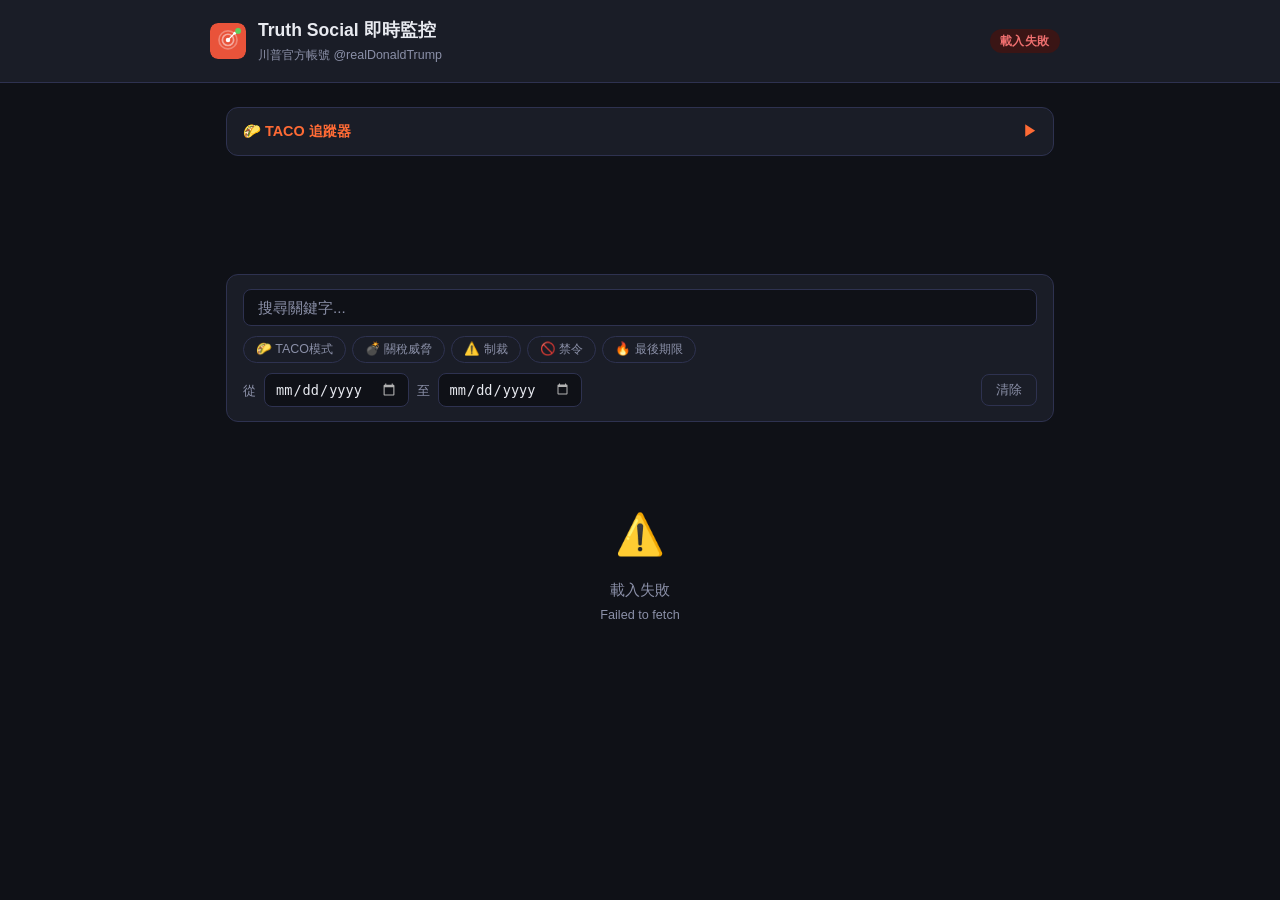
==== index.html @ 280e798c "feat: add Google AdSense (ca-pub-8498828662253410) - Add AdSense script to <head> - Add responsive d" ====
<!DOCTYPE html>
<html lang="zh-TW">
<head>
  <meta charset="UTF-8" />
  <meta name="viewport" content="width=device-width, initial-scale=1.0" />

  <!-- ── Primary SEO ── -->
  <title>川普最新發文即時翻譯｜關稅威脅追蹤 Truth Social 繁體中文</title>
  <meta name="description" content="免費追蹤川普 @realDonaldTrump 在 Truth Social 的最新發文，自動翻譯成繁體中文。獨家 TACO 追蹤器：自動偵測關稅、制裁、禁令等威脅措辭，記錄川普是否真的執行或食言退縮。" />
  <meta name="keywords" content="川普, 川普最新消息, 川普發文, 川普繁體中文, 川普Truth Social, 川普即時翻譯, 特朗普, 川普官方帳號, 川普今天說了什麼, 川普推文, 美國總統川普, Trump, realDonaldTrump, トランプ, 川普食言, 川普關稅威脅, 川普退縮, 川普說話算數, 川普制裁中國, 川普關稅, 川普貿易戰, TACO Trump, 川普最新關稅消息" />
  <meta name="robots" content="index, follow" />
  <meta name="author" content="trump-monitor" />
  <meta name="language" content="zh-TW" />
  <meta name="geo.region" content="TW" />
  <meta name="geo.placename" content="Taiwan" />
  <link rel="canonical" href="https://trump-monitor.pages.dev/" />

  <!-- ── hreflang（雙語） ── -->
  <link rel="alternate" hreflang="zh-TW" href="https://trump-monitor.pages.dev/" />
  <link rel="alternate" hreflang="ja"    href="https://trump-monitor.pages.dev/" />
  <link rel="alternate" hreflang="x-default" href="https://trump-monitor.pages.dev/" />

  <!-- ── Open Graph ── -->
  <meta property="og:type"        content="website" />
  <meta property="og:url"         content="https://trump-monitor.pages.dev/" />
  <meta property="og:title"       content="川普最新發文即時翻譯｜關稅威脅追蹤 Truth Social 繁體中文" />
  <meta property="og:description" content="免費追蹤川普在 Truth Social 的最新發文，自動翻譯成繁體中文。獨家 TACO 追蹤器自動偵測關稅、制裁等威脅，記錄是否食言退縮。" />
  <meta property="og:image"       content="https://trump-monitor.pages.dev/og-image.svg" />
  <meta property="og:image:width"  content="1200" />
  <meta property="og:image:height" content="630" />
  <meta property="og:locale"      content="zh_TW" />
  <meta property="og:locale:alternate" content="ja_JP" />

  <!-- ── Twitter Card ── -->
  <meta name="twitter:card"        content="summary_large_image" />
  <meta name="twitter:title"       content="川普最新發文即時翻譯｜關稅威脅追蹤 Truth Social 繁體中文" />
  <meta name="twitter:description" content="免費追蹤川普在 Truth Social 的最新發文，自動翻譯成繁體中文。獨家 TACO 追蹤器自動偵測關稅、制裁等威脅，記錄是否食言退縮。" />
  <meta name="twitter:image"       content="https://trump-monitor.pages.dev/og-image.svg" />

  <!-- ── Favicon ── -->
  <link rel="icon"           type="image/svg+xml" href="favicon.svg" />
  <link rel="apple-touch-icon"                    href="favicon.svg" />
  <meta name="theme-color" content="#e9533a" />

  <!-- ── Preconnect（加速首次 API 連線） ── -->
  <link rel="preconnect" href="https://rollcall.com" />
  <link rel="preconnect" href="https://api.mymemory.translated.net" />
  <link rel="preconnect" href="https://translate.googleapis.com" />

  <!-- ── Structured Data ── -->
  <script type="application/ld+json">
  {
    "@context": "https://schema.org",
    "@type": "WebSite",
    "name": "川普最新發文即時翻譯",
    "alternateName": ["川普 Truth Social 監控", "Trump Truth Social Monitor", "川普關稅威脅追蹤", "TACO Trump Tracker"],
    "url": "https://trump-monitor.pages.dev/",
    "description": "即時追蹤川普在 Truth Social 上的最新發文，自動翻譯成繁體中文與日文。內建 TACO 追蹤器，自動偵測關稅、制裁等威脅措辭並記錄是否食言退縮",
    "inLanguage": ["zh-TW", "ja"],
    "audience": {
      "@type": "Audience",
      "audienceType": "繁體中文使用者",
      "geographicArea": {
        "@type": "AdministrativeArea",
        "name": "台灣、香港、海外華人"
      }
    },
    "about": {
      "@type": "Person",
      "name": "Donald Trump",
      "alternateName": ["川普", "特朗普", "唐納·川普", "トランプ"],
      "sameAs": "https://truthsocial.com/@realDonaldTrump"
    },
    "potentialAction": {
      "@type": "SearchAction",
      "target": "https://trump-monitor.pages.dev/?q={search_term_string}",
      "query-input": "required name=search_term_string"
    }
  }
  </script>

  <!-- ── Google AdSense ── -->
  <script async src="https://pagead2.googlesyndication.com/pagead/js/adsbygoogle.js?client=ca-pub-8498828662253410"
       crossorigin="anonymous"></script>

  <!-- ── Google Analytics ── -->
  <script async src="https://www.googletagmanager.com/gtag/js?id=G-9HZBXG0ZLS"></script>
  <script>
    window.dataLayer = window.dataLayer || [];
    function gtag(){dataLayer.push(arguments);}
    gtag('js', new Date());
    gtag('config', 'G-9HZBXG0ZLS');
  </script>

  <link rel="stylesheet" href="style.css" />
</head>
<body>

  <!-- ── Header ── -->
  <header>
    <div class="header-inner">
      <div class="logo">
        <img src="favicon.svg" alt="Logo" class="logo-img" width="36" height="36" />
        <div>
          <h1 id="site-title">Truth Social 即時監控</h1>
          <p id="site-subtitle">川普官方帳號 @realDonaldTrump</p>
        </div>
      </div>
      <div class="header-meta">
        <span id="status-badge" class="badge badge-loading">載入中</span>
        <span id="last-updated" class="last-updated"></span>
      </div>
    </div>
  </header>

  <!-- ── Main ── -->
  <main>
    <div id="retreat-banner" class="retreat-banner" style="display:none">
      <span>⚠️ 偵測到 <strong id="retreat-banner-count">0</strong> 篇新貼文含疑似食言訊號，建議查看 TACO 候選清單</span>
      <button class="retreat-banner-close" onclick="document.getElementById('retreat-banner').style.display='none'">✕</button>
    </div>

    <div id="taco-scoreboard" class="taco-scoreboard">
      <div class="taco-scoreboard-header" id="taco-sb-toggle">
        <span>🌮 TACO 追蹤器</span>
        <span id="taco-sb-arrow">▶</span>
      </div>
      <div class="taco-scoreboard-body" id="taco-sb-body" style="display:none">
        <div class="taco-stats">
          <div class="taco-stat">
            <span class="taco-stat-num" id="sb-candidates">0</span>
            <span class="taco-stat-label">候選威脅</span>
          </div>
          <div class="taco-stat">
            <span class="taco-stat-num" id="sb-confirmed">0</span>
            <span class="taco-stat-label">確認食言</span>
          </div>
          <div class="taco-stat">
            <span class="taco-stat-num" id="sb-rate">-</span>
            <span class="taco-stat-label">TACO 率</span>
          </div>
        </div>
        <div class="taco-list-btns">
          <button class="btn-secondary" id="sb-show-candidates">查看候選清單</button>
          <button class="btn-secondary" id="sb-show-confirmed">查看確認清單</button>
        </div>
        <div id="taco-list-panel" class="taco-list-panel" style="display:none"></div>
      </div>
    </div>

    <!-- ── Ad: 搜尋列上方 ── -->
    <ins class="adsbygoogle ad-unit"
         style="display:block"
         data-ad-client="ca-pub-8498828662253410"
         data-ad-format="auto"
         data-full-width-responsive="true"></ins>
    <script>(adsbygoogle = window.adsbygoogle || []).push({});</script>

    <div class="search-bar">
      <input type="text" id="search-input" placeholder="搜尋關鍵字..." autocomplete="off" />
      <div class="shortcut-row">
        <button class="shortcut-btn" data-query="tariff OR sanction OR ban OR deadline OR warning">🌮 TACO模式</button>
        <button class="shortcut-btn" data-query="tariff">💣 關稅威脅</button>
        <button class="shortcut-btn" data-query="sanction">⚠️ 制裁</button>
        <button class="shortcut-btn" data-query="ban">🚫 禁令</button>
        <button class="shortcut-btn" data-query="deadline">🔥 最後期限</button>
      </div>
      <div class="date-row">
        <label id="label-from">從</label>
        <input type="date" id="date-from" />
        <label id="label-to">至</label>
        <input type="date" id="date-to" />
        <button id="clear-btn">清除</button>
      </div>
    </div>

    <div id="posts-container"></div>

    <div class="pagination" id="pagination" style="display:none">
      <button id="prev-btn" disabled>← 上一頁</button>
      <span id="page-info"></span>
      <button id="next-btn">下一頁 →</button>
    </div>
    <!-- ── Ad: 分頁下方 ── -->
    <ins class="adsbygoogle ad-unit"
         style="display:block"
         data-ad-client="ca-pub-8498828662253410"
         data-ad-format="auto"
         data-full-width-responsive="true"></ins>
    <script>(adsbygoogle = window.adsbygoogle || []).push({});</script>

  </main>

  <script src="app.js"></script>
</body>
</html>
---- style.css ----
*, *::before, *::after { box-sizing: border-box; margin: 0; padding: 0; }

:root {
  --bg: #0f1117;
  --surface: #1a1d27;
  --surface2: #22263a;
  --accent: #e9533a;
  --accent2: #f07a55;
  --text: #e8eaf0;
  --text-muted: #8b90a8;
  --border: #2e3250;
  --new: #2a4a2a;
  --radius: 12px;
  --font: -apple-system, BlinkMacSystemFont, 'Segoe UI', sans-serif;
}


body {
  background: var(--bg);
  color: var(--text);
  font-family: var(--font);
  min-height: 100vh;
  line-height: 1.6;
}

/* ── Header ── */
header {
  background: var(--surface);
  border-bottom: 1px solid var(--border);
  padding: 16px 24px;
  position: sticky;
  top: 0;
  z-index: 100;
}

.header-inner {
  max-width: 860px;
  margin: 0 auto;
  display: flex;
  align-items: center;
  justify-content: space-between;
  gap: 16px;
  flex-wrap: wrap;
}

.logo { display: flex; align-items: center; gap: 12px; }
.logo-icon { font-size: 28px; }
.logo-img { border-radius: 8px; flex-shrink: 0; }
h1 { font-size: 1.1rem; font-weight: 700; color: var(--text); }
#site-subtitle { font-size: 0.78rem; color: var(--text-muted); margin-top: 2px; }

.header-meta { display: flex; align-items: center; gap: 10px; flex-wrap: wrap; }

.badge {
  font-size: 0.72rem;
  font-weight: 600;
  padding: 3px 10px;
  border-radius: 99px;
  text-transform: uppercase;
  letter-spacing: 0.05em;
}
.badge-idle    { background: #2a2e45; color: var(--text-muted); }
.badge-live    { background: #1a3a1a; color: #5ecf5e; }
.badge-loading { background: #3a2a10; color: #f0a830; }
.badge-error   { background: #3a1515; color: #f07070; }

.last-updated { font-size: 0.75rem; color: var(--text-muted); }

/* ── Main ── */
main {
  max-width: 860px;
  margin: 24px auto;
  padding: 0 16px 60px;
}

/* ── Search ── */
.search-bar {
  background: var(--surface);
  border: 1px solid var(--border);
  border-radius: var(--radius);
  padding: 14px 16px;
  margin-bottom: 20px;
  display: flex;
  flex-direction: column;
  gap: 10px;
}

#search-input {
  background: var(--bg);
  border: 1px solid var(--border);
  color: var(--text);
  border-radius: 8px;
  padding: 9px 14px;
  font-size: 0.95rem;
  width: 100%;
  outline: none;
  transition: border-color 0.2s;
}
#search-input:focus { border-color: var(--accent); }
#search-input::placeholder { color: var(--text-muted); }

.date-row {
  display: flex;
  align-items: center;
  gap: 8px;
  flex-wrap: wrap;
}
.date-row label { font-size: 0.82rem; color: var(--text-muted); white-space: nowrap; }

input[type="date"] {
  background: var(--bg);
  border: 1px solid var(--border);
  color: var(--text);
  border-radius: 8px;
  padding: 7px 10px;
  font-size: 0.85rem;
  outline: none;
  cursor: pointer;
}
input[type="date"]:focus { border-color: var(--accent); }
input[type="date"]::-webkit-calendar-picker-indicator { filter: invert(0.7); cursor: pointer; }

#clear-btn {
  margin-left: auto;
  background: transparent;
  border: 1px solid var(--border);
  color: var(--text-muted);
  border-radius: 8px;
  padding: 6px 14px;
  font-size: 0.82rem;
  cursor: pointer;
  transition: all 0.2s;
}
#clear-btn:hover { border-color: var(--accent); color: var(--accent); }

/* ── Retreat Banner ── */
.retreat-banner {
  display: flex;
  align-items: center;
  justify-content: space-between;
  background: #3a2a10;
  border: 1px solid #ff6b35;
  border-radius: var(--radius);
  padding: 10px 16px;
  margin-bottom: 14px;
  font-size: 0.85rem;
  color: #ffa500;
  gap: 12px;
  animation: fadeIn 0.3s ease;
}
.retreat-banner strong { color: #ff6b35; }
.retreat-banner-close {
  background: transparent;
  border: none;
  color: #ffa500;
  cursor: pointer;
  font-size: 1rem;
  line-height: 1;
  flex-shrink: 0;
  padding: 2px 6px;
  border-radius: 4px;
  transition: color 0.2s;
}
.retreat-banner-close:hover { color: #ff6b35; }

/* ── TACO Scoreboard ── */
.taco-scoreboard {
  background: var(--surface);
  border: 1px solid var(--border);
  border-radius: var(--radius);
  margin-bottom: 14px;
  overflow: hidden;
}

.taco-scoreboard-header {
  display: flex;
  align-items: center;
  justify-content: space-between;
  padding: 12px 16px;
  cursor: pointer;
  font-size: 0.9rem;
  font-weight: 600;
  color: #ff6b35;
  user-select: none;
  transition: background 0.2s;
}
.taco-scoreboard-header:hover { background: var(--surface2); }

.taco-scoreboard-body {
  padding: 14px 16px 16px;
  border-top: 1px solid var(--border);
}

.taco-stats {
  display: flex;
  gap: 16px;
  margin-bottom: 14px;
  flex-wrap: wrap;
}

.taco-stat {
  display: flex;
  flex-direction: column;
  align-items: center;
  background: var(--surface2);
  border-radius: 10px;
  padding: 10px 18px;
  min-width: 80px;
  flex: 1;
}

.taco-stat-num {
  font-size: 1.5rem;
  font-weight: 700;
  color: #ff6b35;
  line-height: 1.2;
}

.taco-stat-label {
  font-size: 0.72rem;
  color: var(--text-muted);
  margin-top: 2px;
  white-space: nowrap;
}

.taco-list-btns {
  display: flex;
  gap: 8px;
  flex-wrap: wrap;
}

.taco-list-panel {
  margin-top: 12px;
  border-top: 1px solid var(--border);
  padding-top: 12px;
  display: flex;
  flex-direction: column;
  gap: 8px;
}

.taco-list-item {
  display: flex;
  flex-direction: column;
  gap: 2px;
  padding: 8px 10px;
  background: var(--surface2);
  border-radius: 8px;
}

.taco-list-text {
  font-size: 0.82rem;
  color: var(--text);
  line-height: 1.4;
}

.taco-list-date {
  font-size: 0.72rem;
  color: var(--text-muted);
}

.taco-list-empty {
  font-size: 0.82rem;
  color: var(--text-muted);
  text-align: center;
  padding: 12px;
}

/* ── Search Shortcuts ── */
.shortcut-row {
  display: flex;
  flex-wrap: wrap;
  gap: 6px;
}

.shortcut-btn {
  background: transparent;
  border: 1px solid var(--border);
  color: var(--text-muted);
  border-radius: 99px;
  padding: 4px 12px;
  font-size: 0.78rem;
  cursor: pointer;
  transition: all 0.2s;
  white-space: nowrap;
}
.shortcut-btn:hover { border-color: #ff6b35; color: #ff6b35; }
.shortcut-btn.active { background: #3a1e0a; border-color: #ff6b35; color: #ff6b35; }

/* ── Posts ── */
#posts-container { display: flex; flex-direction: column; gap: 14px; }

.post-card {
  background: var(--surface);
  border: 1px solid var(--border);
  border-radius: var(--radius);
  padding: 18px 20px;
  transition: border-color 0.2s;
}
.post-card:hover { border-color: #3e4470; }
.post-card.new-post {
  background: var(--new);
  border-color: #3a6a3a;
  animation: fadeIn 0.4s ease;
}

@keyframes fadeIn {
  from { opacity: 0; transform: translateY(-6px); }
  to   { opacity: 1; transform: translateY(0); }
}

.post-meta {
  display: flex;
  align-items: center;
  justify-content: space-between;
  margin-bottom: 10px;
  gap: 8px;
  flex-wrap: wrap;
}

.post-time {
  font-size: 0.78rem;
  color: var(--text-muted);
}

.post-link {
  font-size: 0.75rem;
  color: var(--accent2);
  text-decoration: none;
}
.post-link:hover { text-decoration: underline; }

.post-translated {
  font-size: 0.97rem;
  line-height: 1.7;
  color: var(--text);
  margin-bottom: 10px;
}

.post-translated a { color: var(--accent2); }

.post-original {
  font-size: 0.80rem;
  color: var(--text-muted);
  border-top: 1px solid var(--border);
  padding-top: 8px;
  margin-top: 4px;
}
.post-original summary {
  cursor: pointer;
  user-select: none;
  list-style: none;
  display: flex;
  align-items: center;
  gap: 4px;
}
.post-original summary::before { content: '▶'; font-size: 0.65rem; transition: transform 0.2s; }
.post-original[open] summary::before { transform: rotate(90deg); }
.post-original p { margin-top: 8px; line-height: 1.6; }

/* ── Empty / Loading states ── */
.state-msg {
  text-align: center;
  color: var(--text-muted);
  padding: 60px 20px;
  font-size: 0.95rem;
}
.state-msg .icon { font-size: 2.5rem; margin-bottom: 12px; display: block; }

.skeleton {
  background: var(--surface);
  border: 1px solid var(--border);
  border-radius: var(--radius);
  padding: 18px 20px;
}
.skel-line {
  background: var(--surface2);
  border-radius: 4px;
  height: 14px;
  margin-bottom: 10px;
  animation: shimmer 1.4s infinite;
}
.skel-line.short { width: 35%; }
.skel-line.medium { width: 70%; }
.skel-line.long { width: 95%; }

@keyframes shimmer {
  0%, 100% { opacity: 0.5; }
  50% { opacity: 1; }
}

/* ── Pagination ── */
.pagination {
  display: flex;
  align-items: center;
  justify-content: center;
  gap: 16px;
  margin-top: 28px;
}
.pagination button {
  background: var(--surface);
  border: 1px solid var(--border);
  color: var(--text);
  border-radius: 8px;
  padding: 8px 18px;
  font-size: 0.88rem;
  cursor: pointer;
  transition: all 0.2s;
}
.pagination button:hover:not(:disabled) { border-color: var(--accent); color: var(--accent); }
.pagination button:disabled { opacity: 0.35; cursor: default; }
#page-info { font-size: 0.85rem; color: var(--text-muted); }

/* ── TACO indicators ── */
.taco-indicator {
  font-size: 1rem;
  cursor: default;
  transition: transform 0.2s;
}
.taco-indicator:hover { transform: scale(1.3); }

.taco-actions {
  display: flex;
  gap: 8px;
  margin-top: 10px;
  padding-top: 10px;
  border-top: 1px solid var(--border);
  flex-wrap: wrap;
  align-items: center;
}

.taco-btn {
  background: transparent;
  border: 1px solid var(--border);
  color: var(--text-muted);
  border-radius: 8px;
  padding: 4px 12px;
  font-size: 0.78rem;
  cursor: pointer;
  transition: all 0.2s;
}
.taco-btn:hover { border-color: #ff6b35; color: #ff6b35; }
.taco-btn.active { background: #3a1e0a; border-color: #ff6b35; color: #ff6b35; }
.taco-btn.confirm:hover { border-color: #5ecf5e; color: #5ecf5e; }
.taco-btn.auto { background: #2a1e08; border-color: #a0520a; color: #ffa500; }
.taco-btn.auto:hover { border-color: #ff6b35; color: #ff6b35; }

.taco-status.confirmed {
  font-size: 0.78rem;
  color: #5ecf5e;
}

/* ── Token button ── */
.btn-token {
  background: transparent;
  border: 1px solid var(--border);
  border-radius: 8px;
  padding: 6px 10px;
  font-size: 1rem;
  cursor: pointer;
  transition: border-color 0.2s;
  line-height: 1;
}
.btn-token:hover { border-color: var(--accent); }

/* ── Badge extra states ── */
.badge-no-token { background: #3a2a10; color: #f0a830; }

/* ── Modal ── */
.modal-overlay {
  position: fixed; inset: 0;
  background: rgba(0,0,0,.65);
  backdrop-filter: blur(4px);
  display: flex;
  align-items: center;
  justify-content: center;
  z-index: 999;
  padding: 16px;
}

.modal {
  background: var(--surface);
  border: 1px solid var(--border);
  border-radius: 16px;
  padding: 28px 28px 22px;
  max-width: 560px;
  width: 100%;
  display: flex;
  flex-direction: column;
  gap: 14px;
}

.modal h2 { font-size: 1.1rem; font-weight: 700; }

.modal-desc { font-size: 0.88rem; color: var(--text-muted); line-height: 1.6; }

.modal-steps {
  padding-left: 20px;
  display: flex;
  flex-direction: column;
  gap: 8px;
}
.modal-steps li {
  font-size: 0.85rem;
  color: var(--text-muted);
  line-height: 1.6;
}
.modal-steps a { color: var(--accent2); }
.modal-steps code {
  background: var(--surface2);
  border-radius: 4px;
  padding: 1px 5px;
  font-size: 0.82rem;
  color: #e0c870;
}
.modal-steps strong { color: var(--text); }

.modal textarea {
  background: var(--bg);
  border: 1px solid var(--border);
  color: var(--text);
  border-radius: 8px;
  padding: 10px 12px;
  font-size: 0.85rem;
  font-family: 'Menlo', 'Monaco', monospace;
  resize: vertical;
  outline: none;
  transition: border-color 0.2s;
}
.modal textarea:focus { border-color: var(--accent); }
.modal textarea::placeholder { color: var(--text-muted); }

.modal-footer {
  display: flex;
  justify-content: flex-end;
  gap: 10px;
  margin-top: 4px;
}

.btn-primary {
  background: var(--accent);
  color: #fff;
  border: none;
  border-radius: 8px;
  padding: 9px 20px;
  font-size: 0.9rem;
  font-weight: 600;
  cursor: pointer;
  transition: opacity 0.2s;
}
.btn-primary:hover { opacity: 0.88; }
.btn-primary:disabled { opacity: 0.4; cursor: default; }

.btn-secondary {
  background: transparent;
  border: 1px solid var(--border);
  color: var(--text-muted);
  border-radius: 8px;
  padding: 9px 18px;
  font-size: 0.9rem;
  cursor: pointer;
  transition: all 0.2s;
}
.btn-secondary:hover { border-color: var(--text-muted); color: var(--text); }

/* ── Toast ── */
.toast {
  position: fixed;
  bottom: 28px;
  left: 50%;
  transform: translateX(-50%) translateY(20px);
  background: var(--surface2);
  border: 1px solid var(--border);
  color: var(--text);
  padding: 12px 22px;
  border-radius: 99px;
  font-size: 0.88rem;
  opacity: 0;
  transition: opacity 0.25s, transform 0.25s;
  z-index: 1000;
  white-space: nowrap;
  pointer-events: none;
}
.toast.show { opacity: 1; transform: translateX(-50%) translateY(0); }
.toast-success { border-color: #3a6a3a; color: #7de07d; }
.toast-error   { border-color: #6a2a2a; color: #f07070; }

/* ── AdSense ── */
.ad-unit {
  display: block;
  margin-bottom: 14px;
  min-height: 90px;
  background: transparent;
}

/* ── Responsive ── */
@media (max-width: 540px) {
  header { padding: 12px 14px; }
  main { padding: 0 10px 50px; }
  .post-card { padding: 14px 14px; }
  h1 { font-size: 1rem; }
  .taco-stat { padding: 8px 10px; min-width: 60px; }
  .taco-stat-num { font-size: 1.2rem; }
  .taco-list-btns { flex-direction: column; }
  .taco-list-btns .btn-secondary { width: 100%; }
}
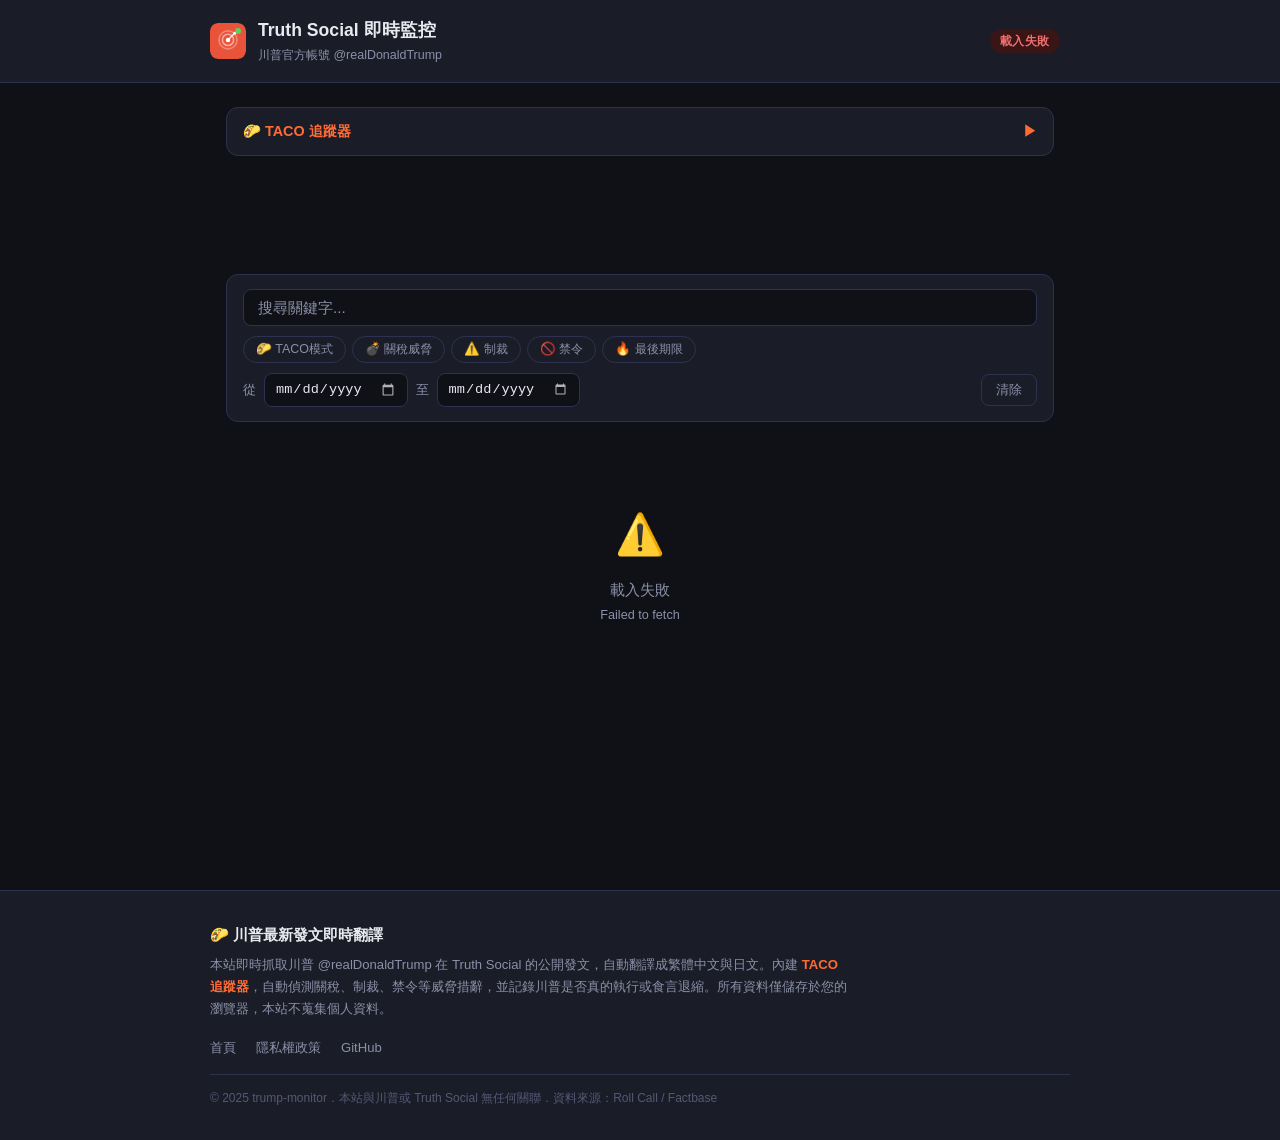
==== commit 82dadffc: "feat: add footer, privacy policy page for AdSense compliance - New privacy.html: covers localStorage" ====
--- a/index.html
+++ b/index.html
@@ -191,6 +191,21 @@
 
   </main>
 
+  <footer class="site-footer">
+    <div class="footer-inner">
+      <div class="footer-about">
+        <p class="footer-title">🌮 川普最新發文即時翻譯</p>
+        <p class="footer-desc">本站即時抓取川普 @realDonaldTrump 在 Truth Social 的公開發文，自動翻譯成繁體中文與日文。內建 <strong>TACO 追蹤器</strong>，自動偵測關稅、制裁、禁令等威脅措辭，並記錄川普是否真的執行或食言退縮。所有資料僅儲存於您的瀏覽器，本站不蒐集個人資料。</p>
+      </div>
+      <div class="footer-links">
+        <a href="/">首頁</a>
+        <a href="/privacy.html">隱私權政策</a>
+        <a href="https://github.com/howardKHhu/trump-monitor" target="_blank" rel="noopener">GitHub</a>
+      </div>
+      <p class="footer-copy">© 2025 trump-monitor．本站與川普或 Truth Social 無任何關聯．資料來源：<a href="https://rollcall.com" target="_blank" rel="noopener">Roll Call / Factbase</a></p>
+    </div>
+  </footer>
+
   <script src="app.js"></script>
 </body>
 </html>
--- a/style.css
+++ b/style.css
@@ -592,6 +592,73 @@
   background: transparent;
 }
 
+/* ── Footer ── */
+.site-footer {
+  background: var(--surface);
+  border-top: 1px solid var(--border);
+  margin-top: 40px;
+  padding: 32px 24px;
+}
+
+.footer-inner {
+  max-width: 860px;
+  margin: 0 auto;
+  display: flex;
+  flex-direction: column;
+  gap: 16px;
+}
+
+.footer-title {
+  font-size: 0.95rem;
+  font-weight: 700;
+  color: var(--text);
+  margin-bottom: 6px;
+}
+
+.footer-desc {
+  font-size: 0.82rem;
+  color: var(--text-muted);
+  line-height: 1.7;
+  max-width: 640px;
+}
+
+.footer-desc strong {
+  color: #ff6b35;
+}
+
+.footer-links {
+  display: flex;
+  gap: 20px;
+  flex-wrap: wrap;
+}
+
+.footer-links a {
+  font-size: 0.82rem;
+  color: var(--text-muted);
+  text-decoration: none;
+  transition: color 0.2s;
+}
+
+.footer-links a:hover {
+  color: var(--accent2);
+}
+
+.footer-copy {
+  font-size: 0.75rem;
+  color: #555875;
+  border-top: 1px solid var(--border);
+  padding-top: 14px;
+}
+
+.footer-copy a {
+  color: #555875;
+  text-decoration: none;
+}
+
+.footer-copy a:hover {
+  color: var(--text-muted);
+}
+
 /* ── Responsive ── */
 @media (max-width: 540px) {
   header { padding: 12px 14px; }
@@ -602,4 +669,6 @@
   .taco-stat-num { font-size: 1.2rem; }
   .taco-list-btns { flex-direction: column; }
   .taco-list-btns .btn-secondary { width: 100%; }
-}
+  .site-footer { padding: 24px 14px; }
+  .footer-links { gap: 14px; }
+}
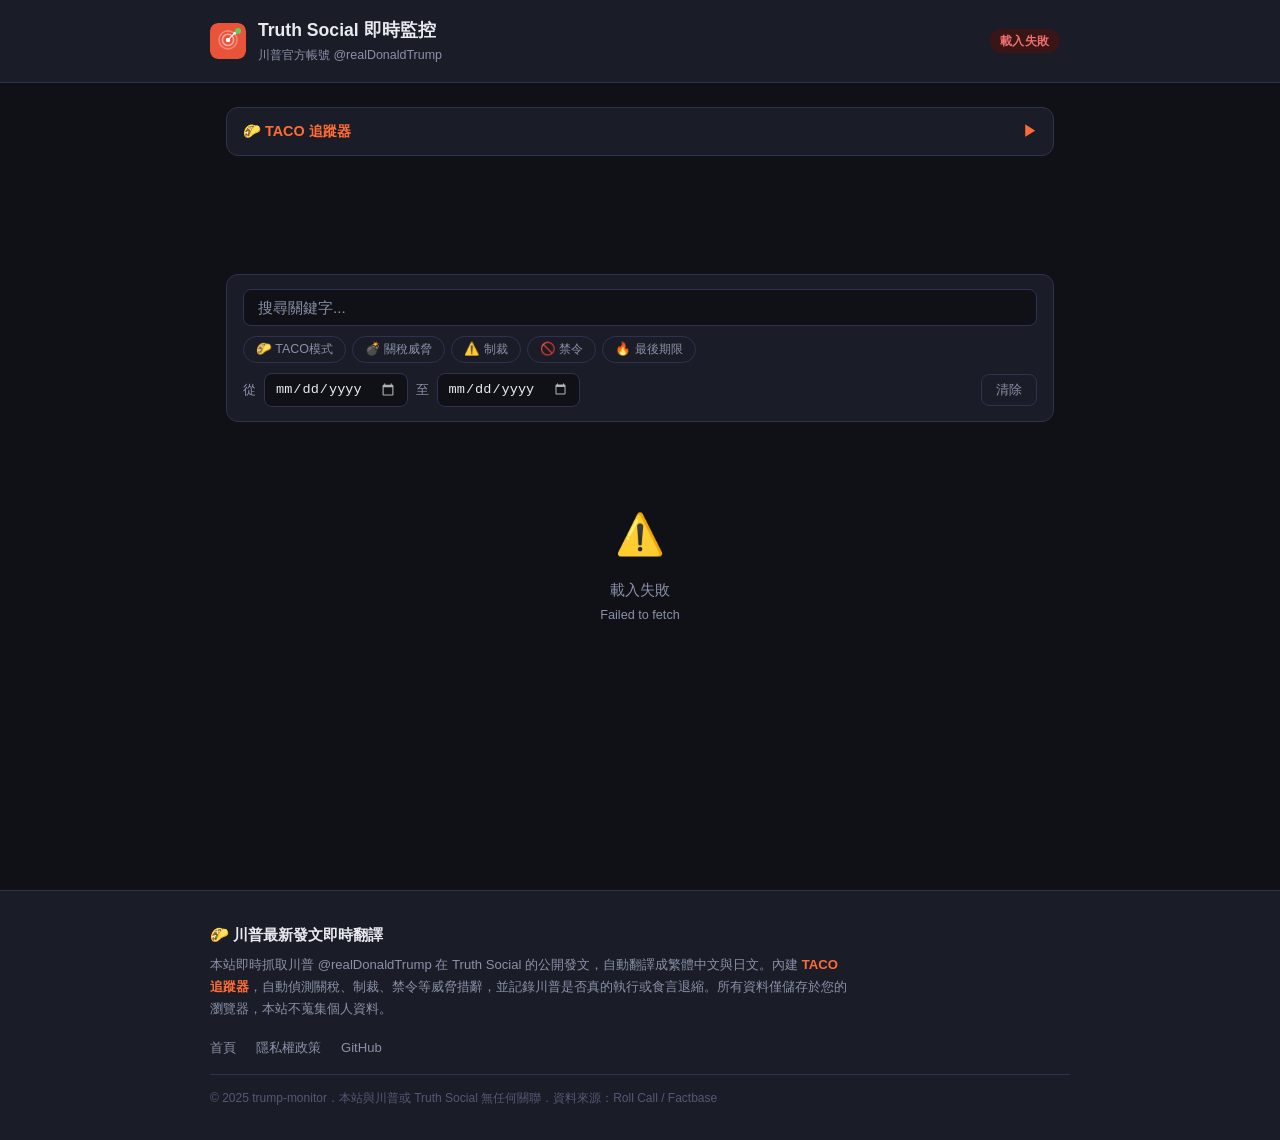
==== commit 66bab17c: "Redirect GitHub Pages to Cloudflare" ====
--- a/index.html
+++ b/index.html
@@ -2,6 +2,16 @@
 <html lang="zh-TW">
 <head>
   <meta charset="UTF-8" />
+  <script>
+    (() => {
+      const githubHost = 'howardkhhu.github.io';
+      const cloudflareUrl = 'https://trump-monitor.pages.dev';
+      if (location.hostname.toLowerCase() !== githubHost) return;
+
+      const path = location.pathname.replace(/^\/trump-monitor\/?/, '/');
+      location.replace(`${cloudflareUrl}${path}${location.search}${location.hash}`);
+    })();
+  </script>
   <meta name="viewport" content="width=device-width, initial-scale=1.0" />
 
   <!-- ── Primary SEO ── -->
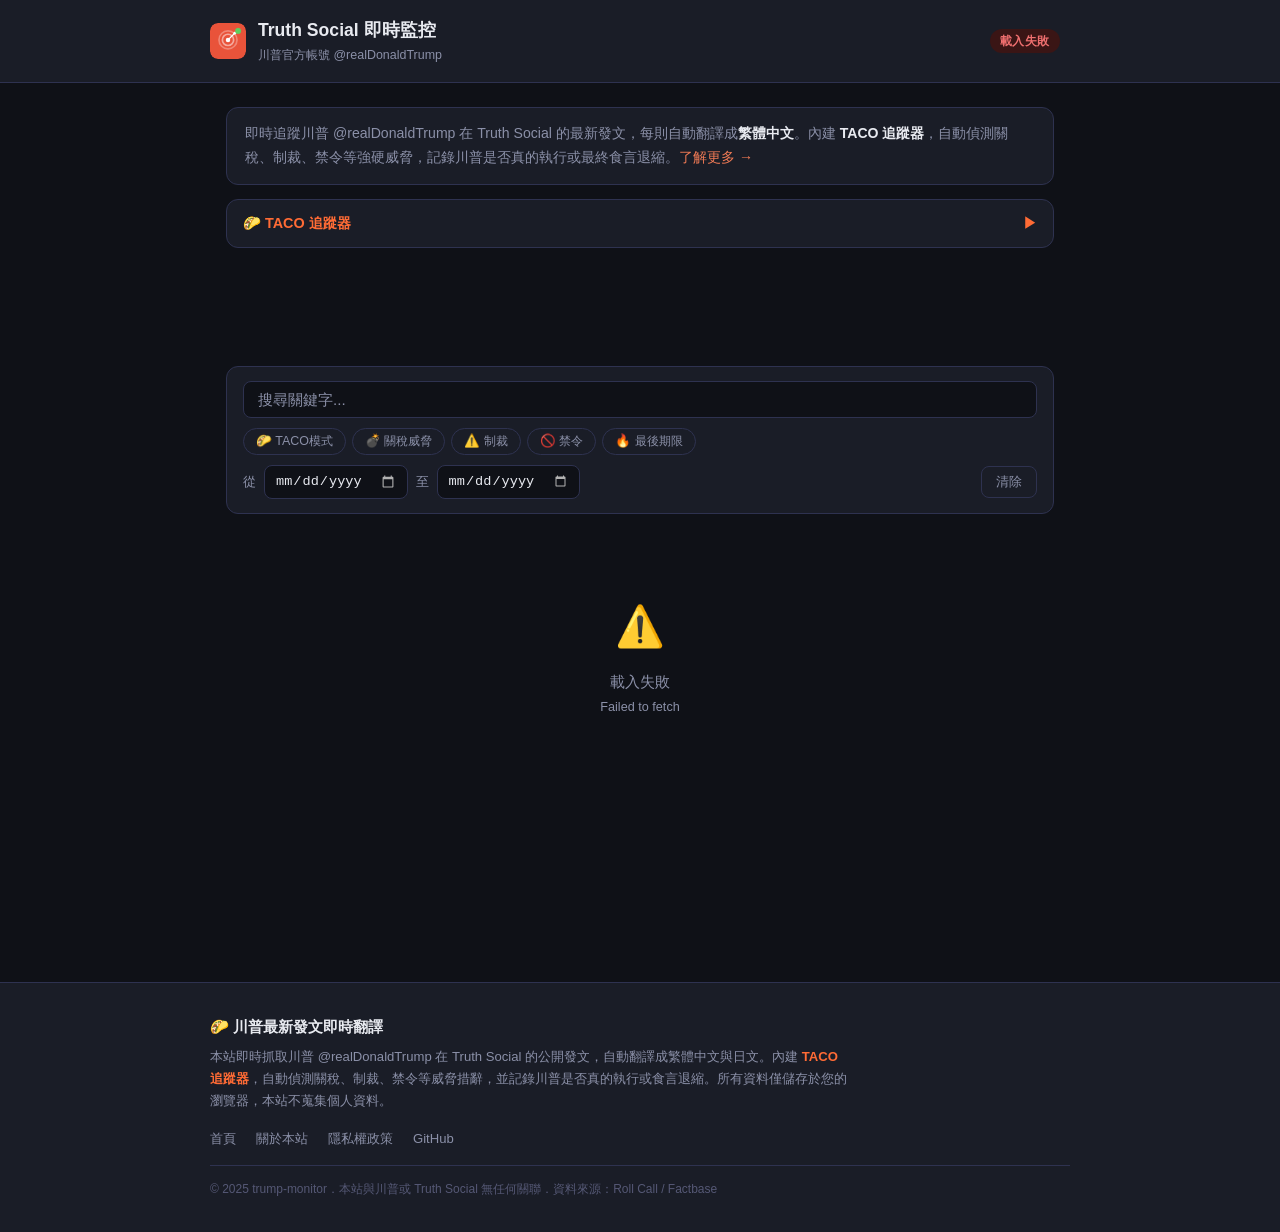
==== commit e4e4360d: "content: add about page and homepage intro for AdSense re-review - New about.html (1200+ words origi" ====
--- a/index.html
+++ b/index.html
@@ -2,16 +2,6 @@
 <html lang="zh-TW">
 <head>
   <meta charset="UTF-8" />
-  <script>
-    (() => {
-      const githubHost = 'howardkhhu.github.io';
-      const cloudflareUrl = 'https://trump-monitor.pages.dev';
-      if (location.hostname.toLowerCase() !== githubHost) return;
-
-      const path = location.pathname.replace(/^\/trump-monitor\/?/, '/');
-      location.replace(`${cloudflareUrl}${path}${location.search}${location.hash}`);
-    })();
-  </script>
   <meta name="viewport" content="width=device-width, initial-scale=1.0" />
 
   <!-- ── Primary SEO ── -->
@@ -125,6 +115,10 @@
 
   <!-- ── Main ── -->
   <main>
+    <div class="site-intro">
+      <p>即時追蹤川普 @realDonaldTrump 在 Truth Social 的最新發文，每則自動翻譯成<strong>繁體中文</strong>。內建 <strong>TACO 追蹤器</strong>，自動偵測關稅、制裁、禁令等強硬威脅，記錄川普是否真的執行或最終食言退縮。<a href="/about.html">了解更多 →</a></p>
+    </div>
+
     <div id="retreat-banner" class="retreat-banner" style="display:none">
       <span>⚠️ 偵測到 <strong id="retreat-banner-count">0</strong> 篇新貼文含疑似食言訊號，建議查看 TACO 候選清單</span>
       <button class="retreat-banner-close" onclick="document.getElementById('retreat-banner').style.display='none'">✕</button>
@@ -209,6 +203,7 @@
       </div>
       <div class="footer-links">
         <a href="/">首頁</a>
+        <a href="/about.html">關於本站</a>
         <a href="/privacy.html">隱私權政策</a>
         <a href="https://github.com/howardKHhu/trump-monitor" target="_blank" rel="noopener">GitHub</a>
       </div>
--- a/style.css
+++ b/style.css
@@ -133,6 +133,21 @@
 }
 #clear-btn:hover { border-color: var(--accent); color: var(--accent); }
 
+/* ── Site Intro ── */
+.site-intro {
+  background: var(--surface);
+  border: 1px solid var(--border);
+  border-radius: var(--radius);
+  padding: 14px 18px;
+  margin-bottom: 14px;
+  font-size: 0.88rem;
+  color: var(--text-muted);
+  line-height: 1.7;
+}
+.site-intro strong { color: var(--text); }
+.site-intro a { color: var(--accent2); text-decoration: none; }
+.site-intro a:hover { text-decoration: underline; }
+
 /* ── Retreat Banner ── */
 .retreat-banner {
   display: flex;
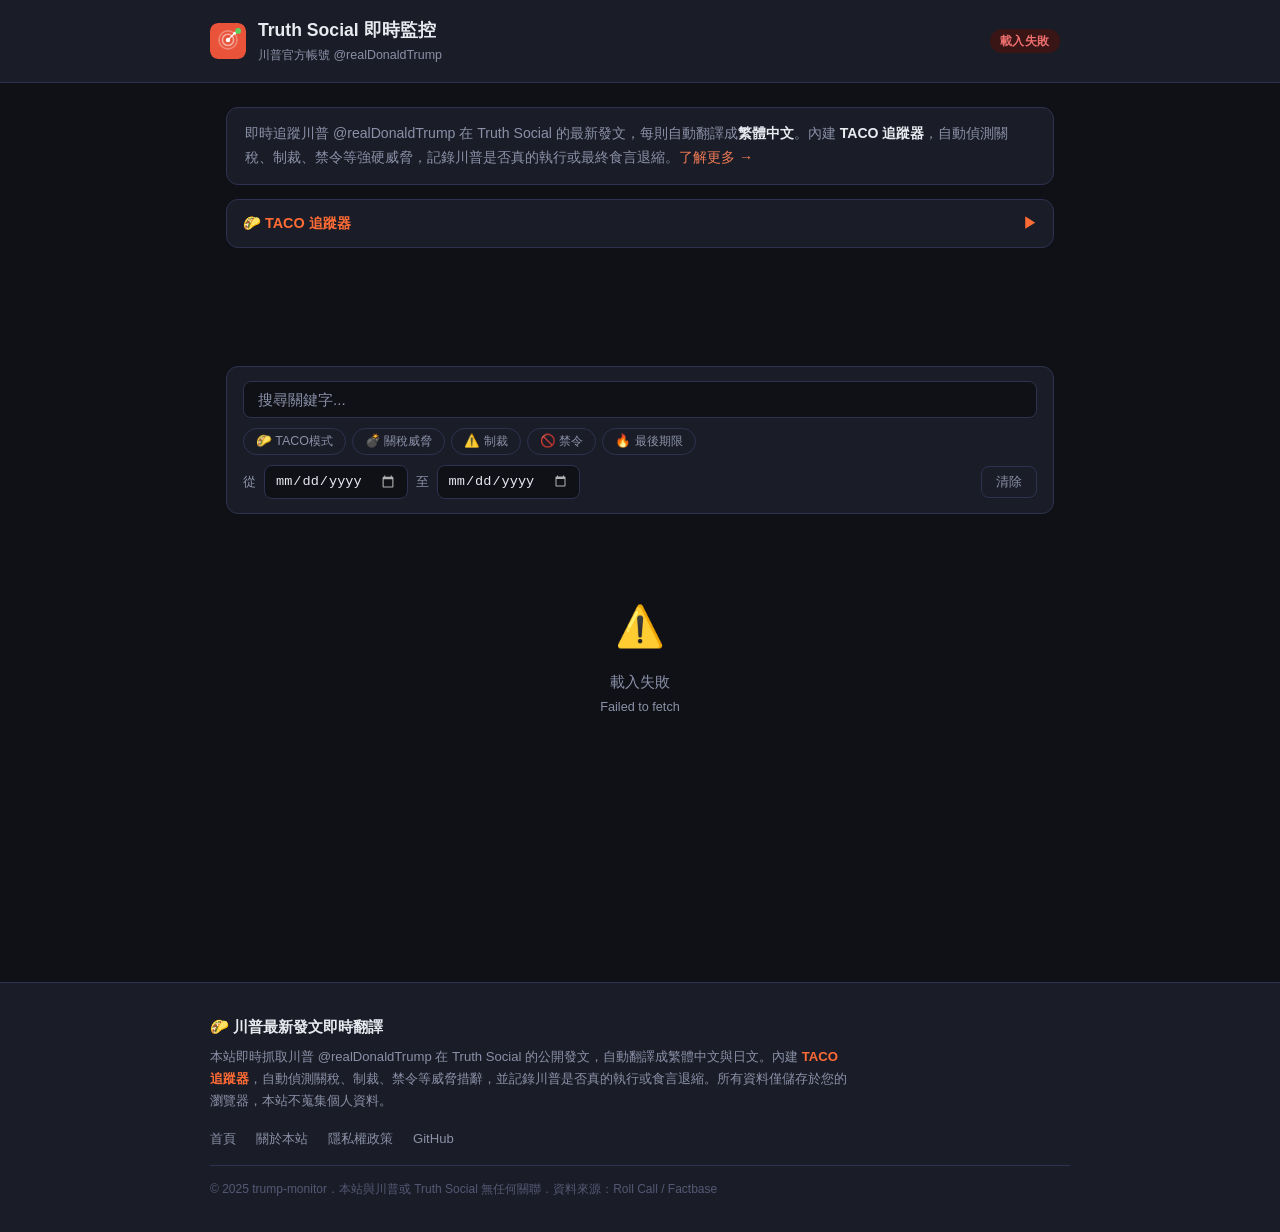
==== commit d5981812: "Merge pull request #9 from howardKHhu/claude/distracted-jang content: add about page + homepage intr" ====
--- a/index.html
+++ b/index.html
@@ -2,6 +2,16 @@
 <html lang="zh-TW">
 <head>
   <meta charset="UTF-8" />
+  <script>
+    (() => {
+      const githubHost = 'howardkhhu.github.io';
+      const cloudflareUrl = 'https://trump-monitor.pages.dev';
+      if (location.hostname.toLowerCase() !== githubHost) return;
+
+      const path = location.pathname.replace(/^\/trump-monitor\/?/, '/');
+      location.replace(`${cloudflareUrl}${path}${location.search}${location.hash}`);
+    })();
+  </script>
   <meta name="viewport" content="width=device-width, initial-scale=1.0" />
 
   <!-- ── Primary SEO ── -->
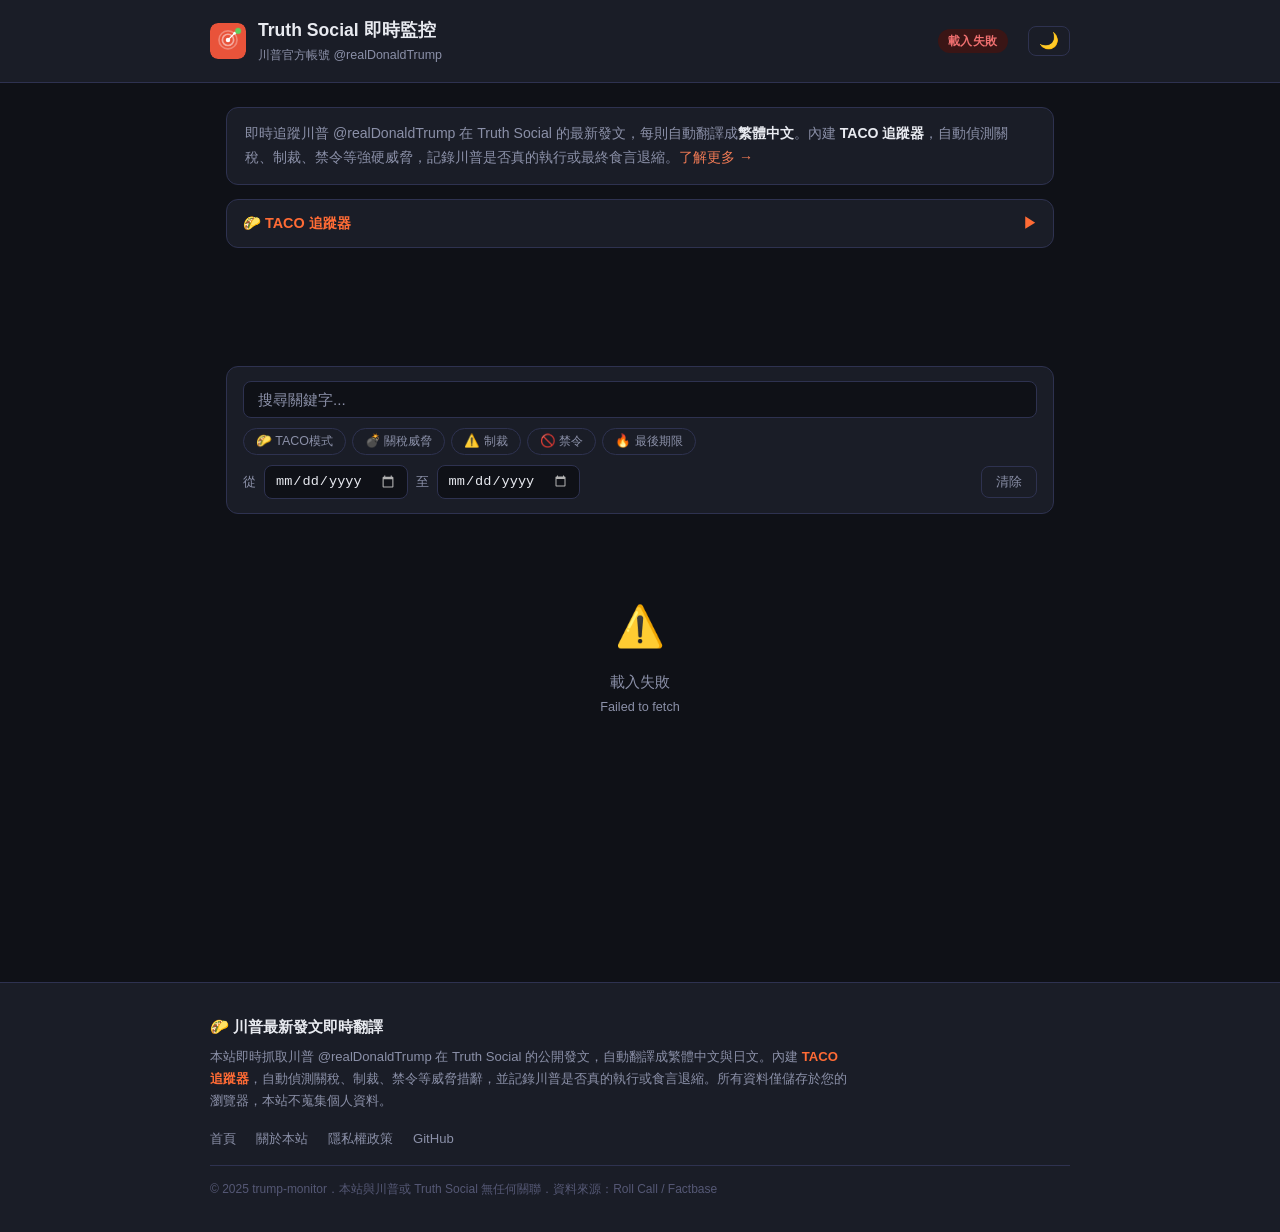
==== commit 1b0bff98: "feat: add light/dark theme toggle - CSS: light theme variables on [data-theme="light"], smooth trans" ====
--- a/index.html
+++ b/index.html
@@ -2,15 +2,11 @@
 <html lang="zh-TW">
 <head>
   <meta charset="UTF-8" />
+  <!-- 防止主題切換閃爍（FOUC）：在 CSS 載入前先套用儲存的主題 -->
   <script>
-    (() => {
-      const githubHost = 'howardkhhu.github.io';
-      const cloudflareUrl = 'https://trump-monitor.pages.dev';
-      if (location.hostname.toLowerCase() !== githubHost) return;
-
-      const path = location.pathname.replace(/^\/trump-monitor\/?/, '/');
-      location.replace(`${cloudflareUrl}${path}${location.search}${location.hash}`);
-    })();
+    if (localStorage.getItem('trump_theme') === 'light') {
+      document.documentElement.setAttribute('data-theme', 'light');
+    }
   </script>
   <meta name="viewport" content="width=device-width, initial-scale=1.0" />
 
@@ -119,6 +115,7 @@
       <div class="header-meta">
         <span id="status-badge" class="badge badge-loading">載入中</span>
         <span id="last-updated" class="last-updated"></span>
+        <button id="theme-toggle" class="btn-token" aria-label="切換主題" title="切換亮色／暗色模式">🌙</button>
       </div>
     </div>
   </header>
--- a/style.css
+++ b/style.css
@@ -14,6 +14,24 @@
   --font: -apple-system, BlinkMacSystemFont, 'Segoe UI', sans-serif;
 }
 
+[data-theme="light"] {
+  --bg: #f4f5f7;
+  --surface: #ffffff;
+  --surface2: #eef0f5;
+  --accent: #e9533a;
+  --accent2: #d4401f;
+  --text: #1a1d27;
+  --text-muted: #5a6070;
+  --border: #d8dce8;
+  --new: #d4edda;
+}
+
+/* Smooth theme transition */
+body { transition: background 0.2s, color 0.2s; }
+header, .post-card, .search-bar, .taco-scoreboard,
+.skeleton, .pagination button, .modal, .site-footer,
+.site-intro, .retreat-banner { transition: background 0.2s, border-color 0.2s; }
+
 
 body {
   background: var(--bg);
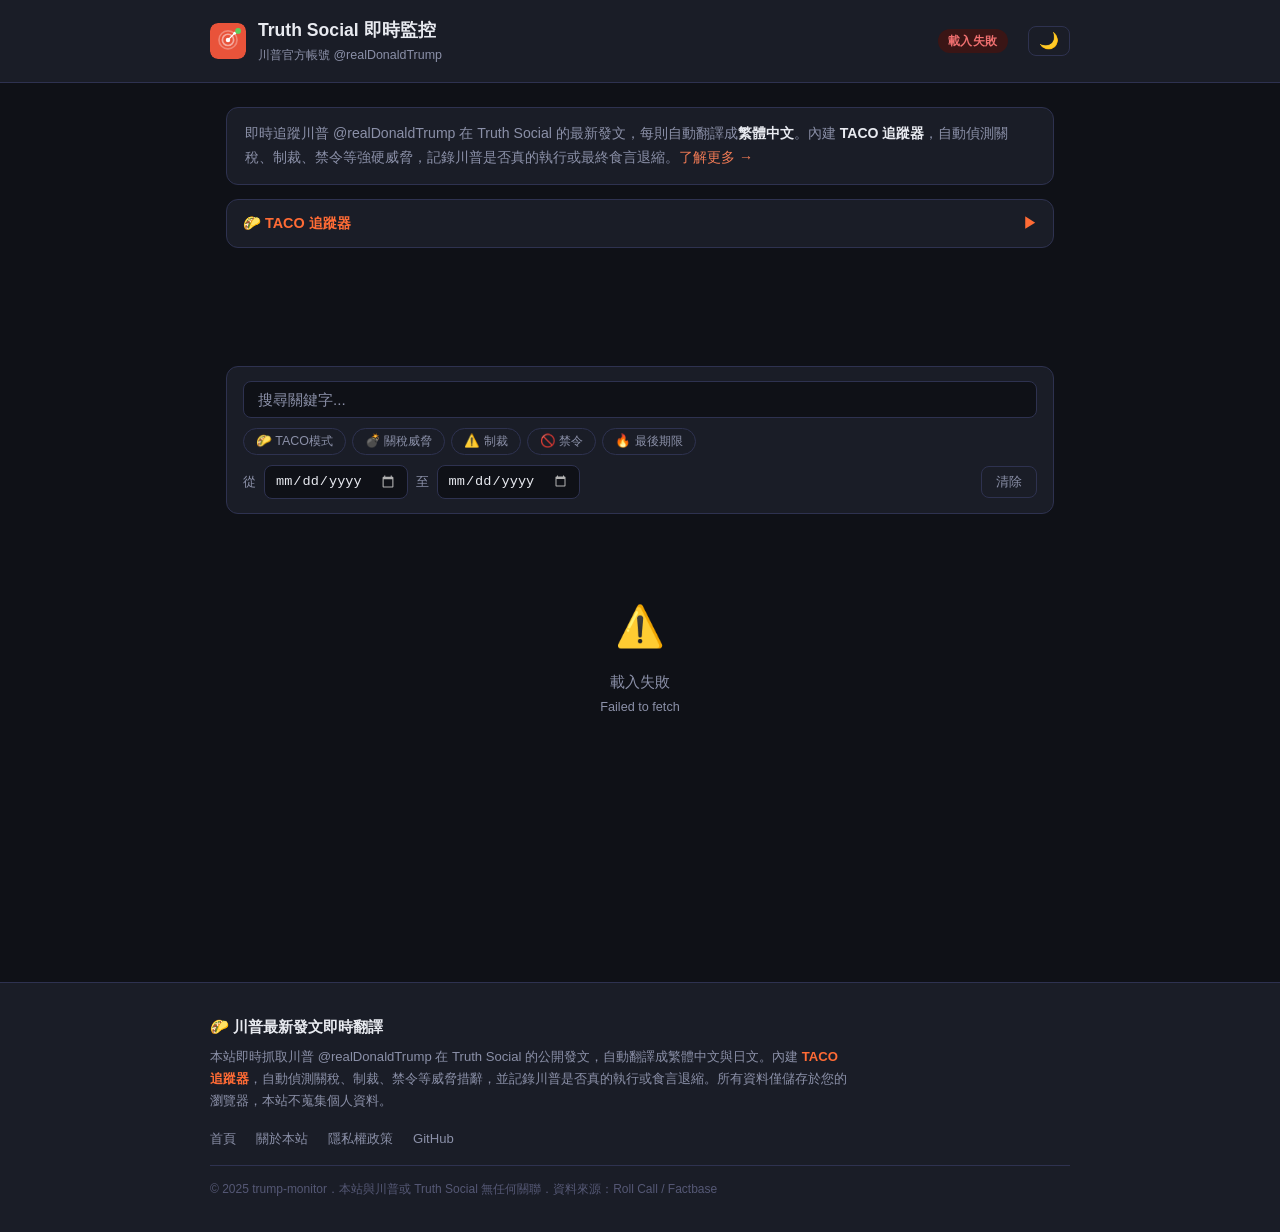
==== commit 8889864f: "merge: resolve conflict, keep both redirect and FOUC scripts" ====
--- a/index.html
+++ b/index.html
@@ -2,6 +2,16 @@
 <html lang="zh-TW">
 <head>
   <meta charset="UTF-8" />
+  <!-- GitHub Pages → Cloudflare Pages 重導向 -->
+  <script>
+    (() => {
+      const githubHost = 'howardkhhu.github.io';
+      const cloudflareUrl = 'https://trump-monitor.pages.dev';
+      if (location.hostname.toLowerCase() !== githubHost) return;
+      const path = location.pathname.replace(/^\/trump-monitor\/?/, '/');
+      location.replace(`${cloudflareUrl}${path}${location.search}${location.hash}`);
+    })();
+  </script>
   <!-- 防止主題切換閃爍（FOUC）：在 CSS 載入前先套用儲存的主題 -->
   <script>
     if (localStorage.getItem('trump_theme') === 'light') {
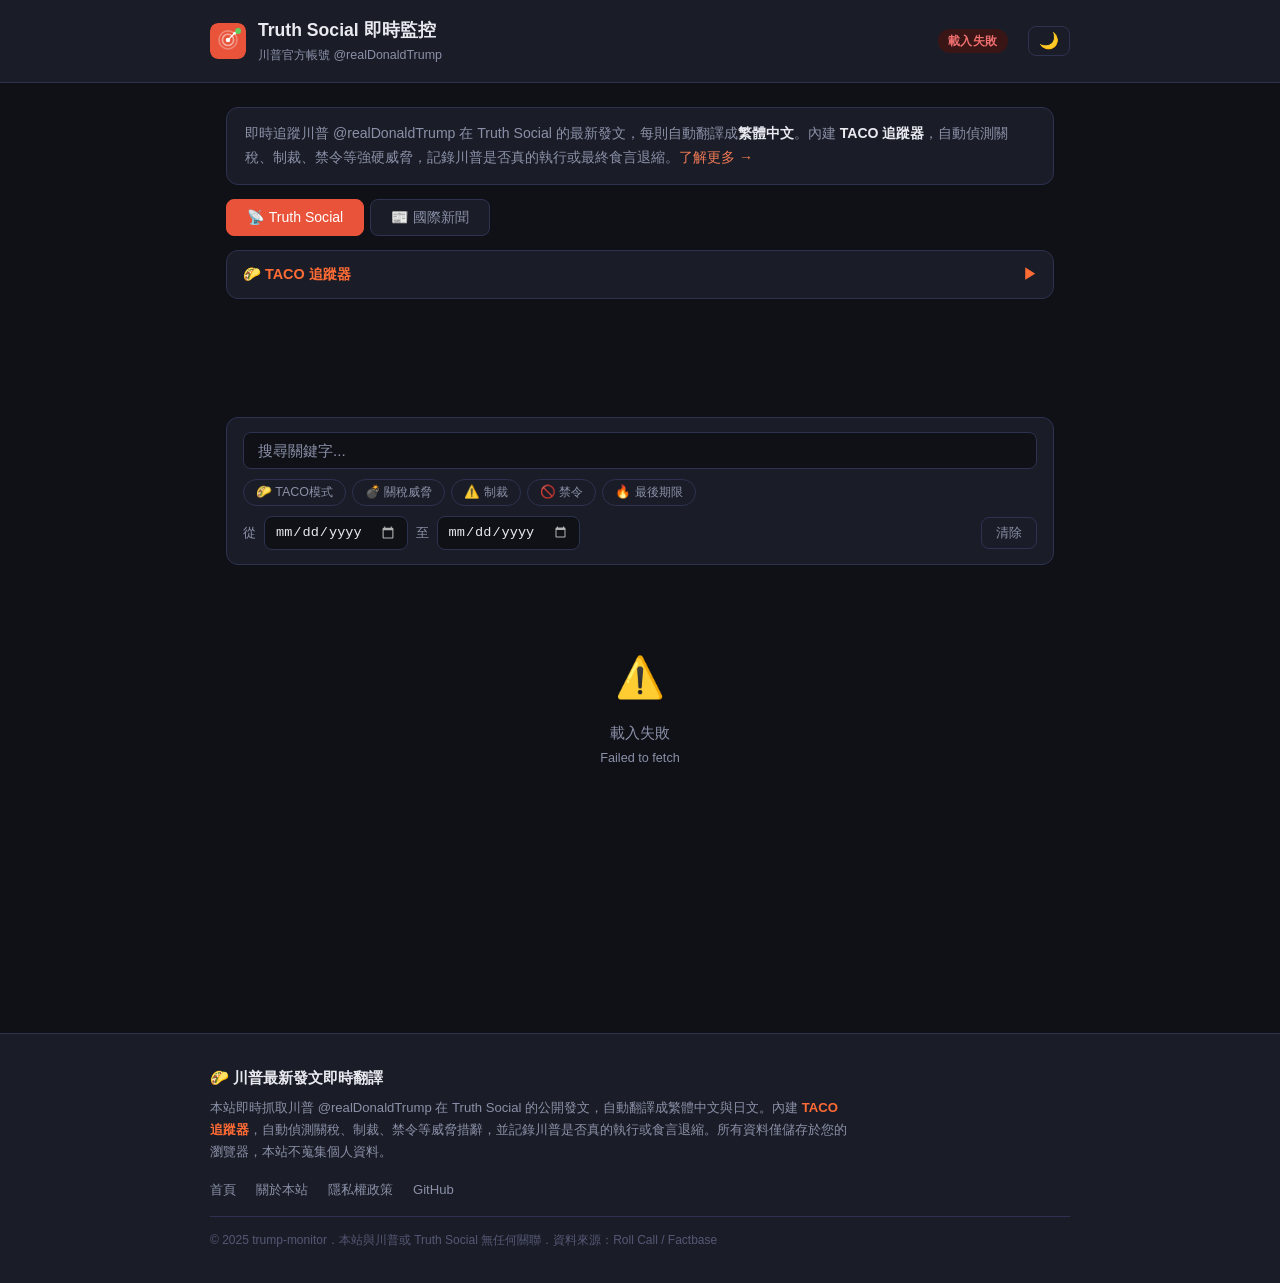
==== commit d9579385: "feat: add international news tab with RSS aggregation - 4 RSS sources via rss2json.com: BBC, Guardia" ====
--- a/index.html
+++ b/index.html
@@ -136,6 +136,15 @@
       <p>即時追蹤川普 @realDonaldTrump 在 Truth Social 的最新發文，每則自動翻譯成<strong>繁體中文</strong>。內建 <strong>TACO 追蹤器</strong>，自動偵測關稅、制裁、禁令等強硬威脅，記錄川普是否真的執行或最終食言退縮。<a href="/about.html">了解更多 →</a></p>
     </div>
 
+    <!-- ── Tab 切換 ── -->
+    <div class="tab-row">
+      <button class="tab-btn active" data-tab="truthsocial">📡 Truth Social</button>
+      <button class="tab-btn" data-tab="news">📰 國際新聞</button>
+    </div>
+
+    <!-- ── Truth Social Tab ── -->
+    <div id="tab-content-truthsocial">
+
     <div id="retreat-banner" class="retreat-banner" style="display:none">
       <span>⚠️ 偵測到 <strong id="retreat-banner-count">0</strong> 篇新貼文含疑似食言訊號，建議查看 TACO 候選清單</span>
       <button class="retreat-banner-close" onclick="document.getElementById('retreat-banner').style.display='none'">✕</button>
@@ -210,6 +219,20 @@
          data-full-width-responsive="true"></ins>
     <script>(adsbygoogle = window.adsbygoogle || []).push({});</script>
 
+    </div><!-- /tab-content-truthsocial -->
+
+    <!-- ── News Tab ── -->
+    <div id="tab-content-news" style="display:none">
+      <div class="news-toolbar">
+        <div class="news-source-filters" id="news-source-filters"></div>
+        <div class="news-meta-row">
+          <span id="news-cache-info" class="news-cache-info"></span>
+          <button id="news-refresh-btn" class="btn-secondary news-refresh">🔄 重新整理</button>
+        </div>
+      </div>
+      <div id="news-container"></div>
+    </div><!-- /tab-content-news -->
+
   </main>
 
   <footer class="site-footer">
--- a/style.css
+++ b/style.css
@@ -617,6 +617,106 @@
 .toast-success { border-color: #3a6a3a; color: #7de07d; }
 .toast-error   { border-color: #6a2a2a; color: #f07070; }
 
+/* ── Tabs ── */
+.tab-row {
+  display: flex;
+  gap: 6px;
+  margin-bottom: 14px;
+}
+
+.tab-btn {
+  background: var(--surface);
+  border: 1px solid var(--border);
+  color: var(--text-muted);
+  border-radius: 8px;
+  padding: 8px 20px;
+  font-size: 0.88rem;
+  font-weight: 500;
+  cursor: pointer;
+  transition: all 0.2s;
+}
+.tab-btn:hover { border-color: var(--accent2); color: var(--text); }
+.tab-btn.active { background: var(--accent); color: #fff; border-color: var(--accent); }
+
+/* ── News ── */
+.news-toolbar {
+  display: flex;
+  flex-direction: column;
+  gap: 8px;
+  margin-bottom: 14px;
+}
+
+.news-source-filters {
+  display: flex;
+  flex-wrap: wrap;
+  gap: 6px;
+}
+
+.news-src-btn {
+  background: transparent;
+  border: 1px solid var(--border);
+  color: var(--text-muted);
+  border-radius: 99px;
+  padding: 4px 12px;
+  font-size: 0.75rem;
+  font-weight: 600;
+  cursor: pointer;
+  transition: all 0.2s;
+  white-space: nowrap;
+}
+.news-src-btn:hover { border-color: var(--src-color, var(--accent)); color: var(--src-color, var(--accent)); }
+.news-src-btn.active { background: var(--src-color, var(--accent)); border-color: var(--src-color, var(--accent)); color: #fff; }
+
+.news-meta-row {
+  display: flex;
+  align-items: center;
+  justify-content: space-between;
+  gap: 8px;
+}
+
+.news-cache-info { font-size: 0.75rem; color: var(--text-muted); }
+
+.news-refresh {
+  font-size: 0.78rem;
+  padding: 5px 12px;
+}
+
+.news-card {
+  background: var(--surface);
+  border: 1px solid var(--border);
+  border-radius: var(--radius);
+  padding: 16px 20px;
+  margin-bottom: 14px;
+  transition: border-color 0.2s;
+}
+.news-card:hover { border-color: #3e4470; }
+
+.news-source-badge {
+  font-size: 0.65rem;
+  font-weight: 700;
+  padding: 2px 8px;
+  border-radius: 99px;
+  color: #fff;
+  text-transform: uppercase;
+  letter-spacing: 0.05em;
+  flex-shrink: 0;
+}
+
+.news-title {
+  font-size: 0.97rem;
+  font-weight: 600;
+  color: var(--text);
+  line-height: 1.55;
+  margin: 10px 0 6px;
+}
+
+.news-desc {
+  font-size: 0.82rem;
+  color: var(--text-muted);
+  line-height: 1.65;
+  margin: 0;
+}
+
 /* ── AdSense ── */
 .ad-unit {
   display: block;
@@ -704,4 +804,7 @@
   .taco-list-btns .btn-secondary { width: 100%; }
   .site-footer { padding: 24px 14px; }
   .footer-links { gap: 14px; }
-}
+  .tab-btn { padding: 7px 14px; font-size: 0.82rem; }
+  .news-card { padding: 14px; }
+  .news-meta-row { flex-direction: column; align-items: flex-start; }
+}
